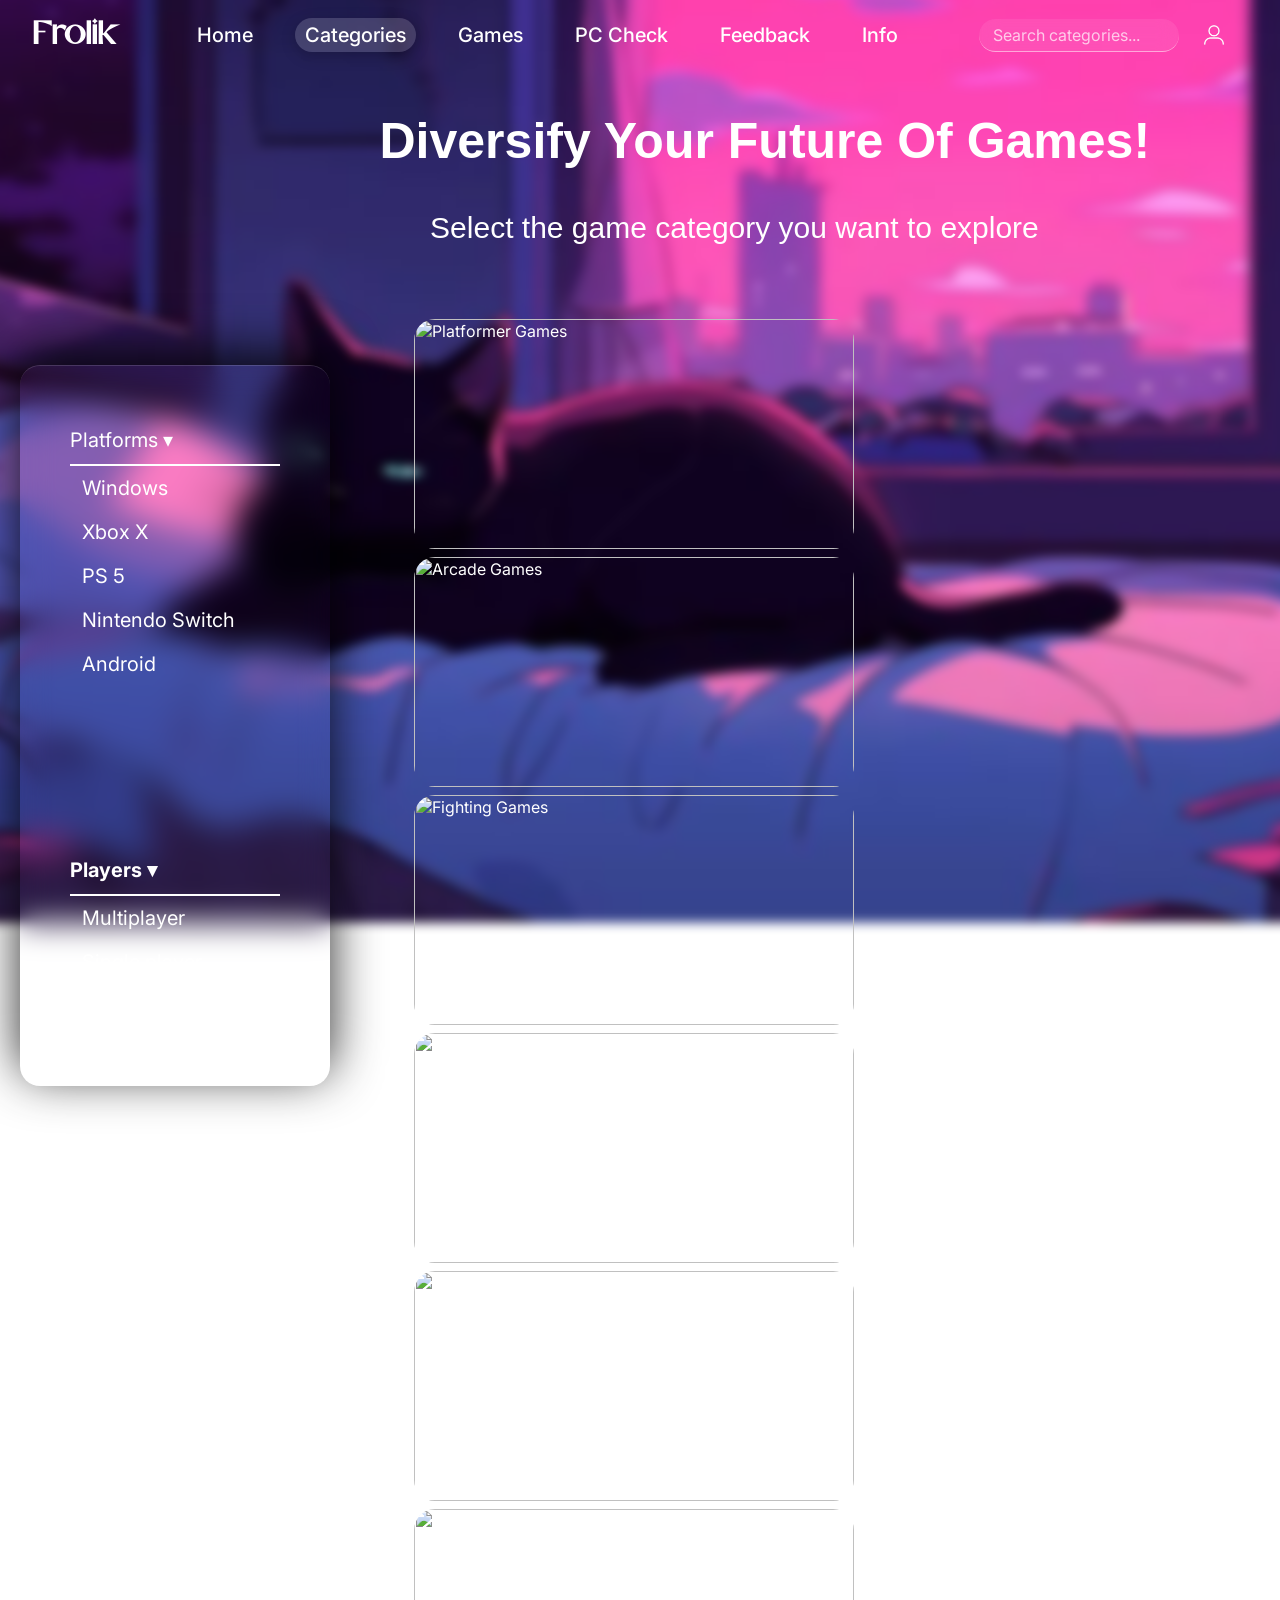
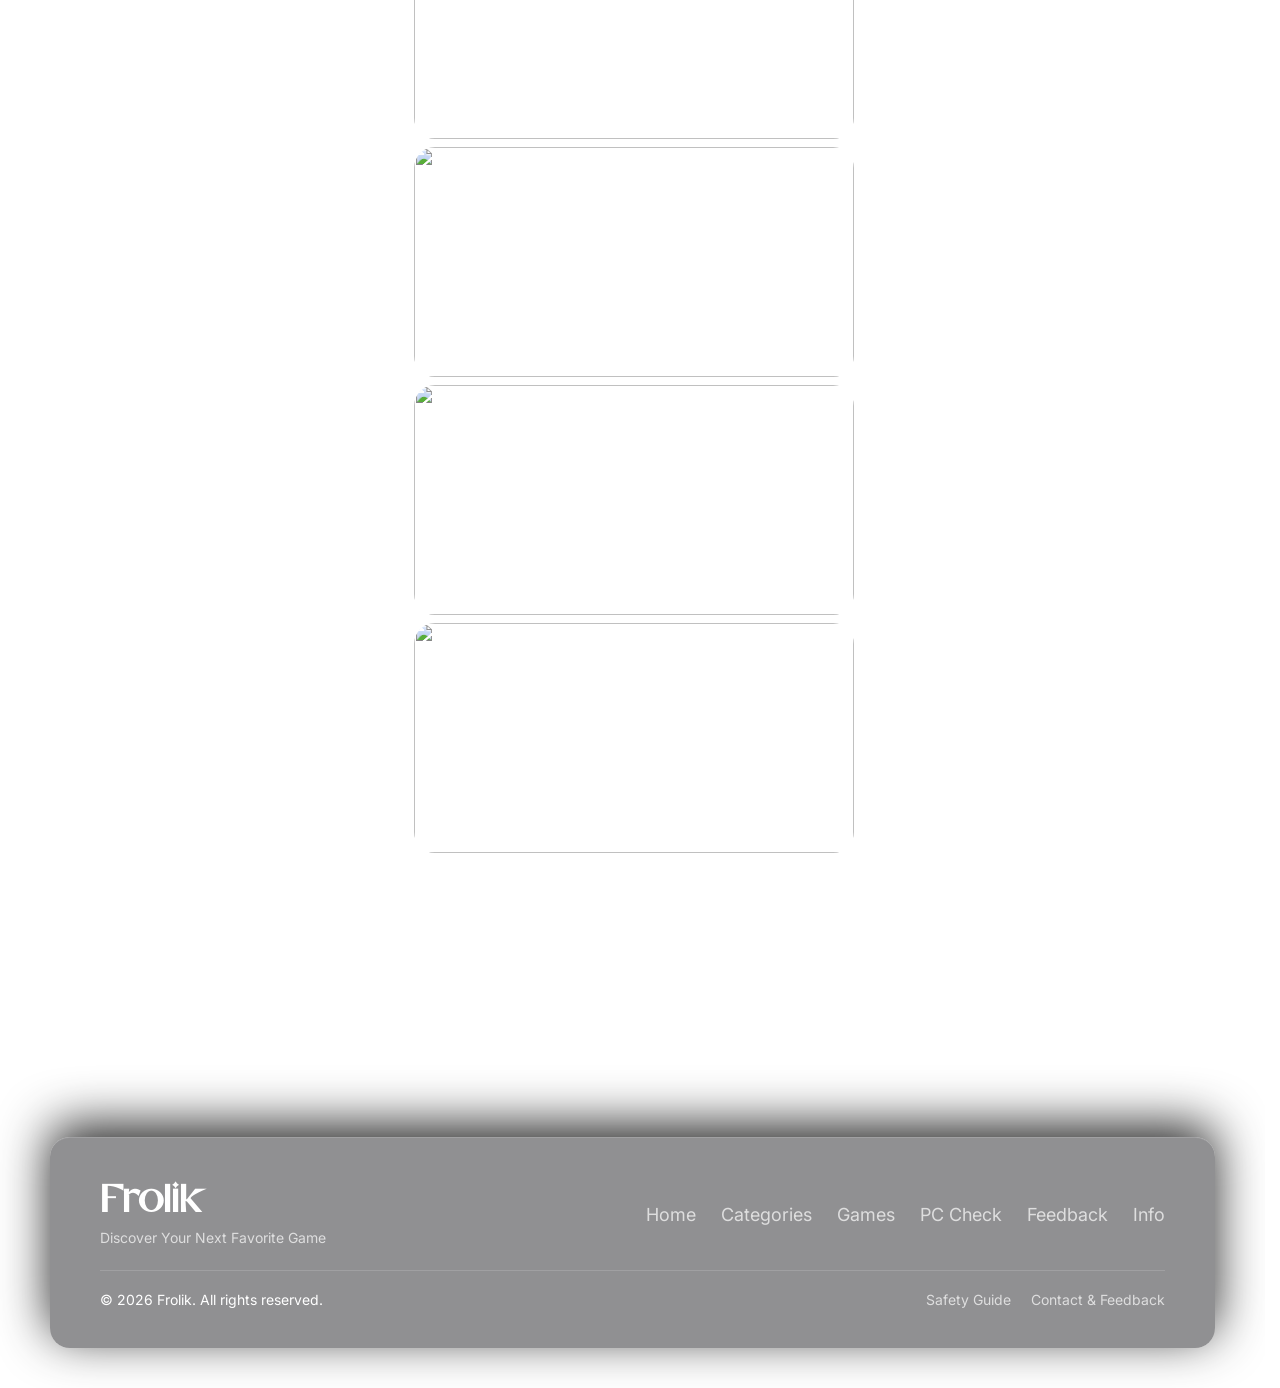
==== categories.html @ 73d7684e "Add files via upload" ====
<!DOCTYPE html>
<html>
    <head>
        <meta charset="UTF-8">
  <meta name="viewport" content="width=device-width, initial-scale=1.0">
        <title>Frolik - Categories</title>
    <link href="https://fonts.googleapis.com/css2?family=Inter:wght@400;500;600;700&display=swap" rel="stylesheet">
    <link href="https://fonts.googleapis.com/css2?family=Press+Start+2P&display=swap" rel="stylesheet">
    <link rel="stylesheet" href="categories.css">
</head>
<body>
      <nav class="navbar">
        <div class="nav-left">
            <h1><a href="index.html">Frolik</a></h1>
        </div>

        <ul class="nav-centre">
            <li><a href="index.html">Home</a></li>
            <li><a href="categories.html" class="active">Categories</a></li>
            <li><a href="games.html">Games</a></li>
            <li><a href="pc-check.html">PC Check</a></li>
            <li><a href="feedback.html">Feedback</a></li>
            <li><a href="info.html">Info</a></li>
        </ul>

        <div class="nav-right">
            <div class="search-bar">
                <input type="text" placeholder="Search categories...">
            </div>
            <div class="user-profile">
                <a href="feedback.html"><img src="Images/prof.png" alt="User Profile"></a>
            </div>
        </div>
    </nav>
<h2 id="line">Diversify Your Future Of Games!</h2>
<p id="line2">Select  the  game  category  you  want  to  explore</p><br><br>
<div id="tabs">
    <a href="https://store.steampowered.com/curator/32993708-The-Best-Platform-Games/"><img class="c" src="Images/PLAT.jpg" title="Platformer Games"></a>
    <a href="https://store.steampowered.com/tags/en/Arcade/"><img class="c" src="Images/arc.jpg" title="Arcade Games"></a>
    <a href="https://store.steampowered.com/tags/en/Fighting/"><img  id="f" src="Images/figh.jpg" title="Fighting  Games"></a>
    <a href="https://store.steampowered.com/category/exploration_open_world"><img class="c" src="Images/OPEN.jpg" title="Open World Games"></a>
    <a href="https://store.steampowered.com/category/simulation"><img class="c" src="Images/sims.jpg" title="Simulator Games"></a>
    <a href="https://store.epicgames.com/c/horror-games?sortBy=releaseDate&sortDir=DESC&count=40"><img class="c" src="Images/horror.jpg" title="Horror Games"></a>
    <a href="https://store.steampowered.com/category/rpg"><img class="c" src="Images/rpg.jpg" title="Role Playing Games"></a>
   <a href="https://store.steampowered.com/tags/en/Action-Adventure/"> <img class="c" src="Images/ac-adv.jpg" title="Action Adventure Games"></a>
    <a href="https://store.steampowered.com/category/action_fps"><img class="c" src="Images/fps.jpg" title="First Person Shooter Games"></a>
</div><br><br><br><br><br><br><br>
<div id="sidebar" class="glass">
  <div class="tab">
    <p class="title">Platforms ▾</p>
    <div class="options">
      <a href="https://store.epicgames.com/collection/top-sellers">Windows</a>
      <a href="https://www.metacritic.com/browse/game/xbox-series-x/">Xbox X</a>
      <a href="https://www.metacritic.com/browse/game/ps5/">PS 5</a>
      <a href="https://www.metacritic.com/browse/game/nintendo-switch/">Nintendo Switch</a>
      <a href="https://www.metacritic.com/browse/game/mobile/">Android</a>
    </div>
  </div>
  <br><br><br><br><br><br><br><br>
   <div class="tab">
    <h3 class="title">Players ▾</h3>
    <div class="options">
      <a href="https://store.steampowered.com/category/multiplayer">Multiplayer</a>
      <a href="https://store.steampowered.com/category/singleplayer">Single player</a>
          <a href="https://store.steampowered.com/tags/en/Co-op/">Co-operative</a>
    </div>
  </div>
</div>
    <div class="footer">
        <div class="footer-top">
            <div class="footer-left">
                <h2>Frolik</h2>
                <p>Discover Your Next Favorite Game</p>
            </div>
            <ul class="footer-right">
                <li><a href="index.html">Home</a></li>
                <li><a href="categories.html">Categories</a></li>
                <li><a href="games.html">Games</a></li>
                <li><a href="pc-check.html">PC Check</a></li>
                <li><a href="feedback.html">Feedback</a></li>
                <li><a href="info.html">Info</a></li>
            </ul>
        </div>
        <hr>
        <div class="footer-bottom">
            <p>© 2026 Frolik. All rights reserved.</p>
            <ul>
                <a href="info.html">Safety Guide</a>
                <a href="feedback.html">Contact &amp; Feedback</a>
            </ul>
        </div>
    </div>
    <script src="categories.js"></script>
</body>
</html>
---- categories.css ----
*{
    font-family: 'Inter', sans-serif;
    color: #ffffff;
}
body::before{
    background-image: url('Images/bg5.jpg');
    background-size: cover;
    background-position: center;
    background-repeat: no-repeat;
    content: '';
    position: fixed;
    top: 0;
    left: 0;
    z-index: -1;
    width: 100%;
    height: 100%;
    pointer-events: none;
    filter: blur(5px);
    transform: scale(1.05);}
.navbar{
    display: flex;
    justify-content: space-between;
    position: relative;
    align-items: center;
    padding: 1rem 2rem;
    color:#ffffff;
}

.navbar img{
    width: 28px;
    height: 28px;
    color:#ffffff;
}

.nav-centre{
    display: flex;
    list-style: none;
    position: absolute;
    left: 50%;
    transform: translateX(-57%);
    gap: 4rem;
    color:#ffffff;
}

.nav-centre li a{
    text-decoration: none;
    font-weight: 500;
    font-size: 25px;
    transition: all 0.3s ease-out;
    color: #ffffff;
}

.nav-centre a:hover{
    padding:5px;
    border-radius: 20px;
    background: rgba(255, 255, 255, 0.1);
    box-shadow: 0 4px 15px rgba(0, 0, 0, 0.2);
    backdrop-filter: blur(10px);
    transition: all 0.3s ease;
    color: #ffffff;
}

.nav-left h1 a{
    text-decoration: none;
    font-family: 'Amoria';
    transition: all 0.3s ease-out;
    color:#ffffff
}

.nav-left h1 a:hover{
    font-size: 30px;
    transition: all 0.3s ease;
}

.nav-right{
    display: flex;
    justify-content: space-between;
    align-items: center;
    gap: 1rem;
}

nav .nav-right a{
    padding: 5px 5px;
    display: flex;
    justify-content: center;
    align-items: center;
    transition: all 0.3s ease-out;
}

nav .nav-right a:hover{
    border-radius: 20px;
    background: rgba(255, 255, 255, 0.2);
    box-shadow: 0 4px 15px rgba(0, 0, 0, 0.2);
    backdrop-filter: blur(10px);
    transition: all 0.3s ease-in;
}
.search-bar input {
    border-radius: 50px;
    width: 200px;
    padding: 6px 14px;
    border: none;
    font-size: 16px;
    background: rgba(255, 255, 255, 0.08);
    backdrop-filter: blur(10px);
    border-bottom: 1px solid rgba(255, 255, 255, 0.5);
}

.search-bar input:focus {
    outline: none;
    border-color: rgba(255, 255, 255, 0.8);
}

.search-bar input::placeholder {
    color: rgba(255, 255, 255, 0.7);
}
@font-face {
  font-family: 'Amoria';
  src: url('Fonts/amoria.otf') format('opentype');
}
#line{
    color: rgb(255, 255, 255);
   font-size: 50px;
    margin-left: 30%;
    font-family: Arial, Helvetica, sans-serif
}
#line2{
     color: rgb(255, 255, 255);
     margin-left: 34%;
     font-family: Arial, Helvetica, sans-serif;
     font-size: 30px;
}

.c{
    width: 440px;
    height:230px;
    border-radius: 25px;
    aspect-ratio: 16 / 9;
    object-fit: fill;
  transition: transform 1s ease, box-shadow 1s ease;
  will-change: transform;
  padding: 4px;
 
}
.c:hover{
  transform: translateY(-12px);
  box-shadow: 0 18px 28px rgba(0, 0, 0, 0.22);
}
#f{
    height: 230px;
    width: 440px;
        border-radius: 25px;
        aspect-ratio: 16 / 10;
        object-fit: cover;
          transition: transform 1s ease, box-shadow 1s ease;
  will-change: transform;
  padding: 4px;
  object-position: center 30%;
}
#f:hover {
  transform: translateY(-12px);
  box-shadow: 0 18px 28px rgba(0, 0, 0, 0.22);
}
#tabs {
  margin-left: 350px;
  border-left: 5px  rgb(170, 58, 58);
  padding-left: 60px;
  margin-bottom:0px;
  min-height:600px;
  margin-bottom: 80px;
}
.glass{
    width: 700px;
    background: transparent;
    backdrop-filter: blur(15px);
    border-top: 1px solid rgba(255, 255, 255, 0.15);
    border-radius: 20px ;
    box-shadow: 0 -12px 50px rgba(0, 0, 0, 0.85);
    height:620px;
    margin-top: 120px;
    padding:50px;

}

#sidebar {
  position: absolute;
  left: 20px;
  top: 245px;
  width: 210px;
}

.title {
  color: white;
  font-size: 20px;
  margin: 0;
  padding: 12px 0;
  border-bottom: 2px solid rgb(255, 255, 255);
  cursor: pointer;
}
.options a {
  display: block;
  color: white;
  font-size: 20px;
  text-decoration: none;
  padding: 10px 0 10px 12px;
}

.options a:hover {
  color: rgb(163, 42, 163);
}
.footer{
    margin-top:0px;
    margin-right:200px;
    margin-left: 200px;;
    padding: 40px 60px;
    background: transparent;
    backdrop-filter: blur(15px);
    border-top: 1px solid rgba(255, 255, 255, 0.15);
    border-radius: 20px ;
    box-shadow: 0 -12px 50px rgba(0, 0, 0, 0.85);
    padding:9px;
}

.footer-top{
    display: flex;
    justify-content: space-between;
    align-items: center;
}

.footer-left h2{

    padding: 5px 10px;
    font-family: 'Amoria';
    font-size: 38px
}

.footer-left p{
    color: rgba(255, 255, 255, 0.7);
    font-size: 14px;
    padding: 7px;
}

.footer-left p:hover{
    color: #ffffff;
}

.footer-right{
    display: flex;
    list-style: none;
    gap: 25px;
}

.footer-right a{
    color: rgba(255, 255, 255, 0.7);
    text-decoration: none;
    font-size: 20px;
}

.footer-right a:hover{
    color: #ffffff;
}

.footer-bottom{
    display: flex;
    align-items: center;
    justify-content: space-between;
}

.footer-bottom a{
    color: rgba(255, 255, 255, 0.7);
    text-decoration: none;
    padding: 10px;;
}

.footer-bottom a:hover{
    color: white;
}

/* Exact same navbar position and sizing across all pages */
html {
    scrollbar-gutter: stable;
}

body {
    margin: 0;
    padding: 0;
}

.navbar {
    display: flex;
    justify-content: space-between;
    align-items: center;
    position: relative;
    width: 100%;
    padding: 1rem 2rem;
    margin: 0;
    flex-wrap: wrap;
    gap: 1rem;
    z-index: 100;
    box-sizing: border-box;
}

.nav-left h1 {
    margin: 0;
    line-height: 1.2;
}

.nav-left h1 a {
    text-decoration: none;
    font-family: 'Amoria';
    font-size: 32px;
    color: #ffffff;
    transition: all 0.3s ease-out;
}

.nav-left h1 a:hover {
    font-size: 32px;
    opacity: 0.85;
}

.nav-centre {
    display: flex;
    list-style: none;
    position: static;
    transform: none;
    margin: 0;
    padding: 0;
    gap: 2rem;
    flex-wrap: wrap;
    justify-content: center;
}

.nav-centre li a {
    text-decoration: none;
    font-weight: 500;
    font-size: 20px;
    padding: 5px 10px;
    border-radius: 20px;
    color: #ffffff;
    transition: all 0.3s ease-out;
}

.nav-centre a:hover,
.nav-centre a.active {
    padding: 5px 10px;
    border-radius: 20px;
    background: rgba(255, 255, 255, 0.16);
    box-shadow: 0 4px 15px rgba(0, 0, 0, 0.2);
    backdrop-filter: blur(10px);
}

.nav-right {
    display: flex;
    align-items: center;
    gap: 1rem;
}

.navbar img {
    width: 28px;
    height: 28px;
    display: block;
}

.search-bar input {
    box-sizing: border-box;
    border-radius: 50px;
    width: 200px;
    padding: 6px 14px;
    border: none;
    font-size: 16px;
    background: rgba(255, 255, 255, 0.08);
    backdrop-filter: blur(10px);
    border-bottom: 1px solid rgba(255, 255, 255, 0.5);
    box-shadow: none;
    color: #ffffff;
}

.search-bar input:focus {
    outline: none;
    width: 200px;
    border-color: rgba(255, 255, 255, 0.8);
    box-shadow: none;
}

/* Exact same footer position, background, and sizing across all pages */
.footer {
    margin: 60px 50px 40px 50px;
    padding: 40px 50px;
    background: rgba(10, 10, 15, 0.45);
    backdrop-filter: blur(15px);
    border-top: 1px solid rgba(255, 255, 255, 0.15);
    border-radius: 20px;
    box-shadow: 0 -12px 50px rgba(0, 0, 0, 0.85);
    box-sizing: border-box;
}

.footer-top {
    display: flex;
    justify-content: space-between;
    align-items: center;
}

.footer-left h2 {
    margin: 0;
    padding: 5px 0;
    font-family: 'Amoria';
    font-size: 38px;
    color: #ffffff;
}

.footer-left p {
    margin: 0;
    padding: 4px 0;
    color: rgba(255, 255, 255, 0.7);
    font-size: 14px;
}

.footer-left p:hover {
    color: #ffffff;
}

.footer-right {
    display: flex;
    list-style: none;
    margin: 0;
    padding: 0;
    gap: 25px;
}

.footer-right a {
    color: rgba(255, 255, 255, 0.7);
    text-decoration: none;
    font-size: 18px;
    transition: color 0.2s ease;
}

.footer-right a:hover,
.footer-bottom a:hover {
    color: #ffffff;
}

.footer hr {
    border: none;
    border-top: 1px solid rgba(255, 255, 255, 0.15);
    margin: 20px 0;
}

.footer-bottom {
    display: flex;
    align-items: center;
    justify-content: space-between;
    font-size: 14px;
}

.footer-bottom p {
    margin: 0;
    color: #ffffff;
}

.footer-bottom ul {
    display: flex;
    gap: 20px;
    padding: 0;
    margin: 0;
}

.footer-bottom a {
    color: rgba(255, 255, 255, 0.7);
    text-decoration: none;
    padding: 0;
    transition: color 0.2s ease;
}

/* Cross-device compatibility */
html, body {
    overflow-x: hidden;
}

@media (max-width: 900px) {
    .navbar {
        justify-content: center;
        padding: 1rem;
    }

    .nav-centre {
        gap: 0.75rem;
    }

    .nav-centre li a {
        font-size: 16px;
        padding: 4px 8px;
    }

    .search-bar input {
        width: 160px;
        font-size: 15px;
    }

    .footer {
        margin: 30px 16px !important;
        padding: 24px 20px !important;
    }

    .footer-top,
    .footer-bottom {
        flex-direction: column;
        text-align: center;
        gap: 14px;
    }

    .footer-right {
        flex-wrap: wrap;
        justify-content: center;
        padding: 0;
        gap: 14px;
    }

    .footer-right a {
        font-size: 16px;
    }
}

@media (max-width: 1100px) {
    #line {
        margin-left: 0;
        text-align: center;
        font-size: 34px;
        padding: 0 16px;
    }

    #line2 {
        margin-left: 0;
        text-align: center;
        font-size: 20px;
        padding: 0 16px;
    }

    #tabs {
        margin-left: 0;
        padding: 0 16px;
        min-height: auto;
        text-align: center;
        margin-bottom: 30px;
    }

    .c, #f {
        width: 100%;
        max-width: 420px;
        height: auto;
    }

    #sidebar {
        position: static;
        width: auto;
        height: auto;
        margin: 20px 16px;
        padding: 24px;
    }

    #sidebar br {
        display: none;
    }
}
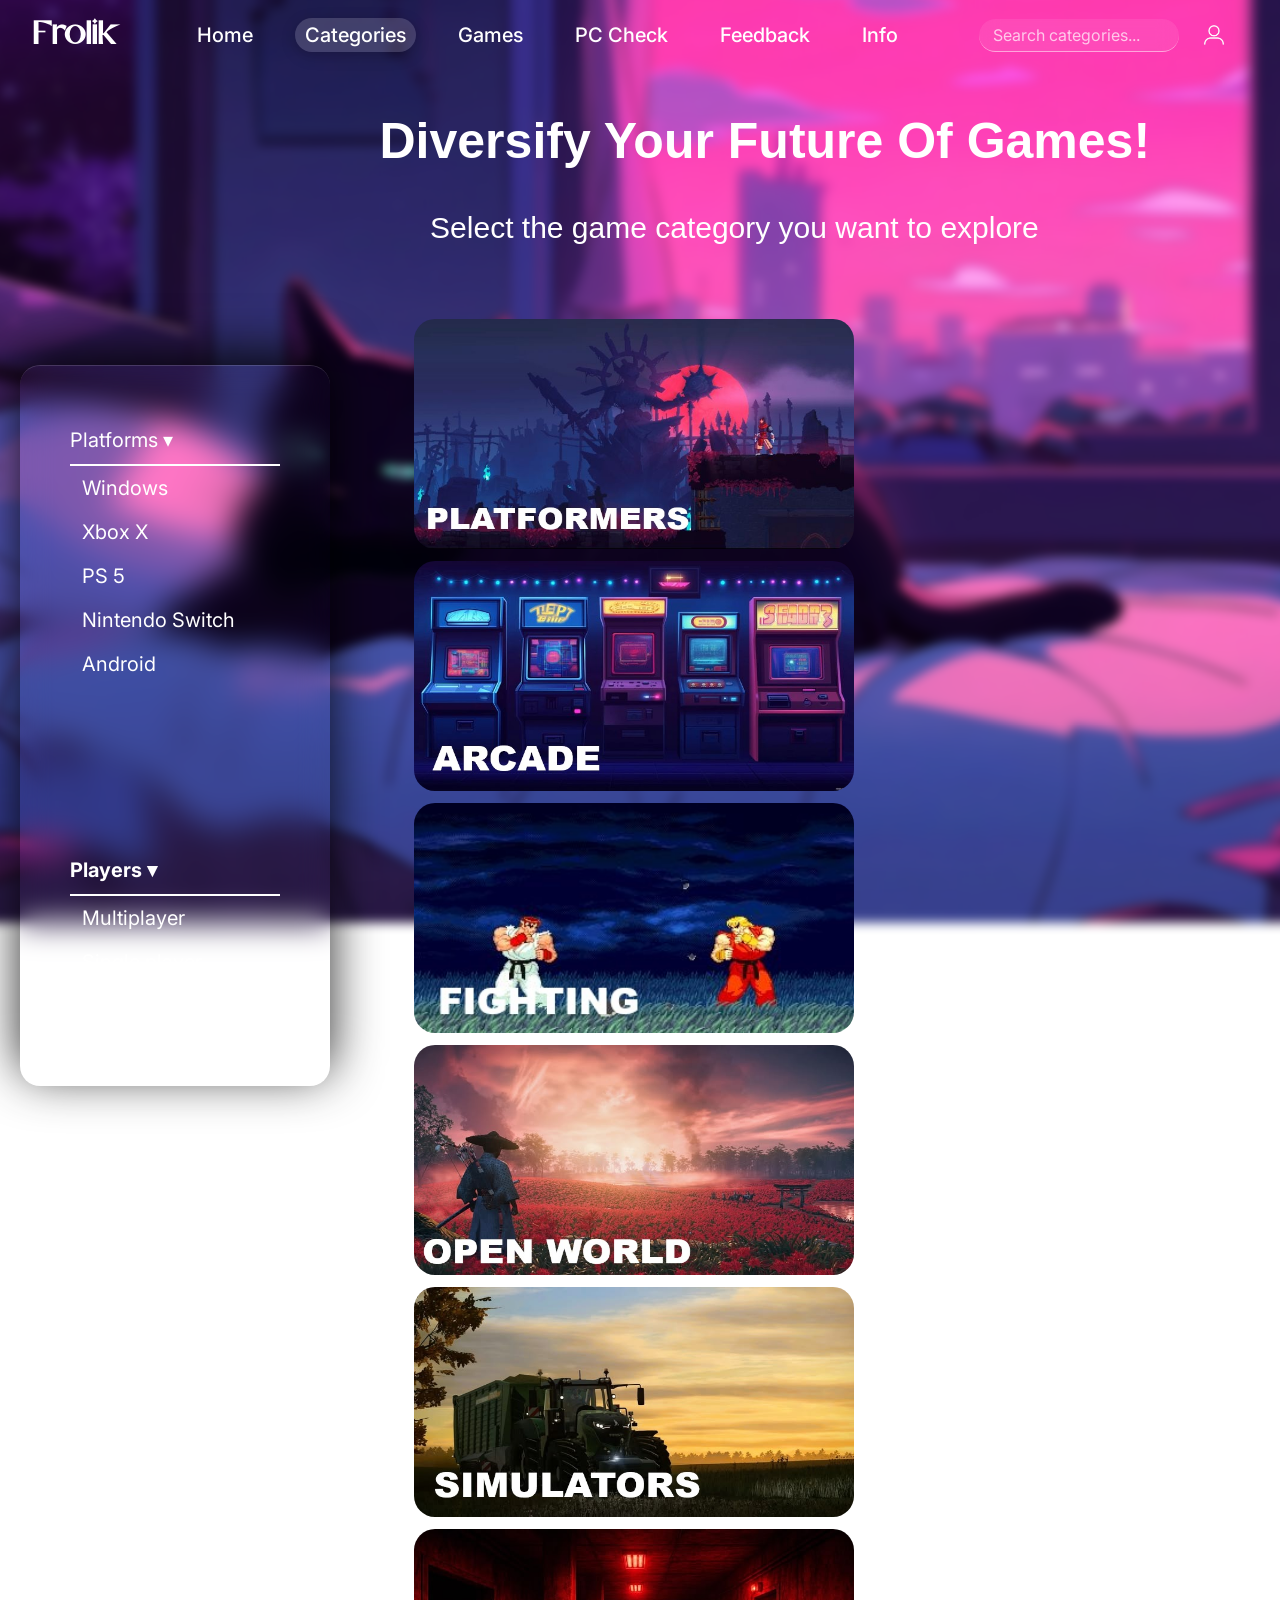
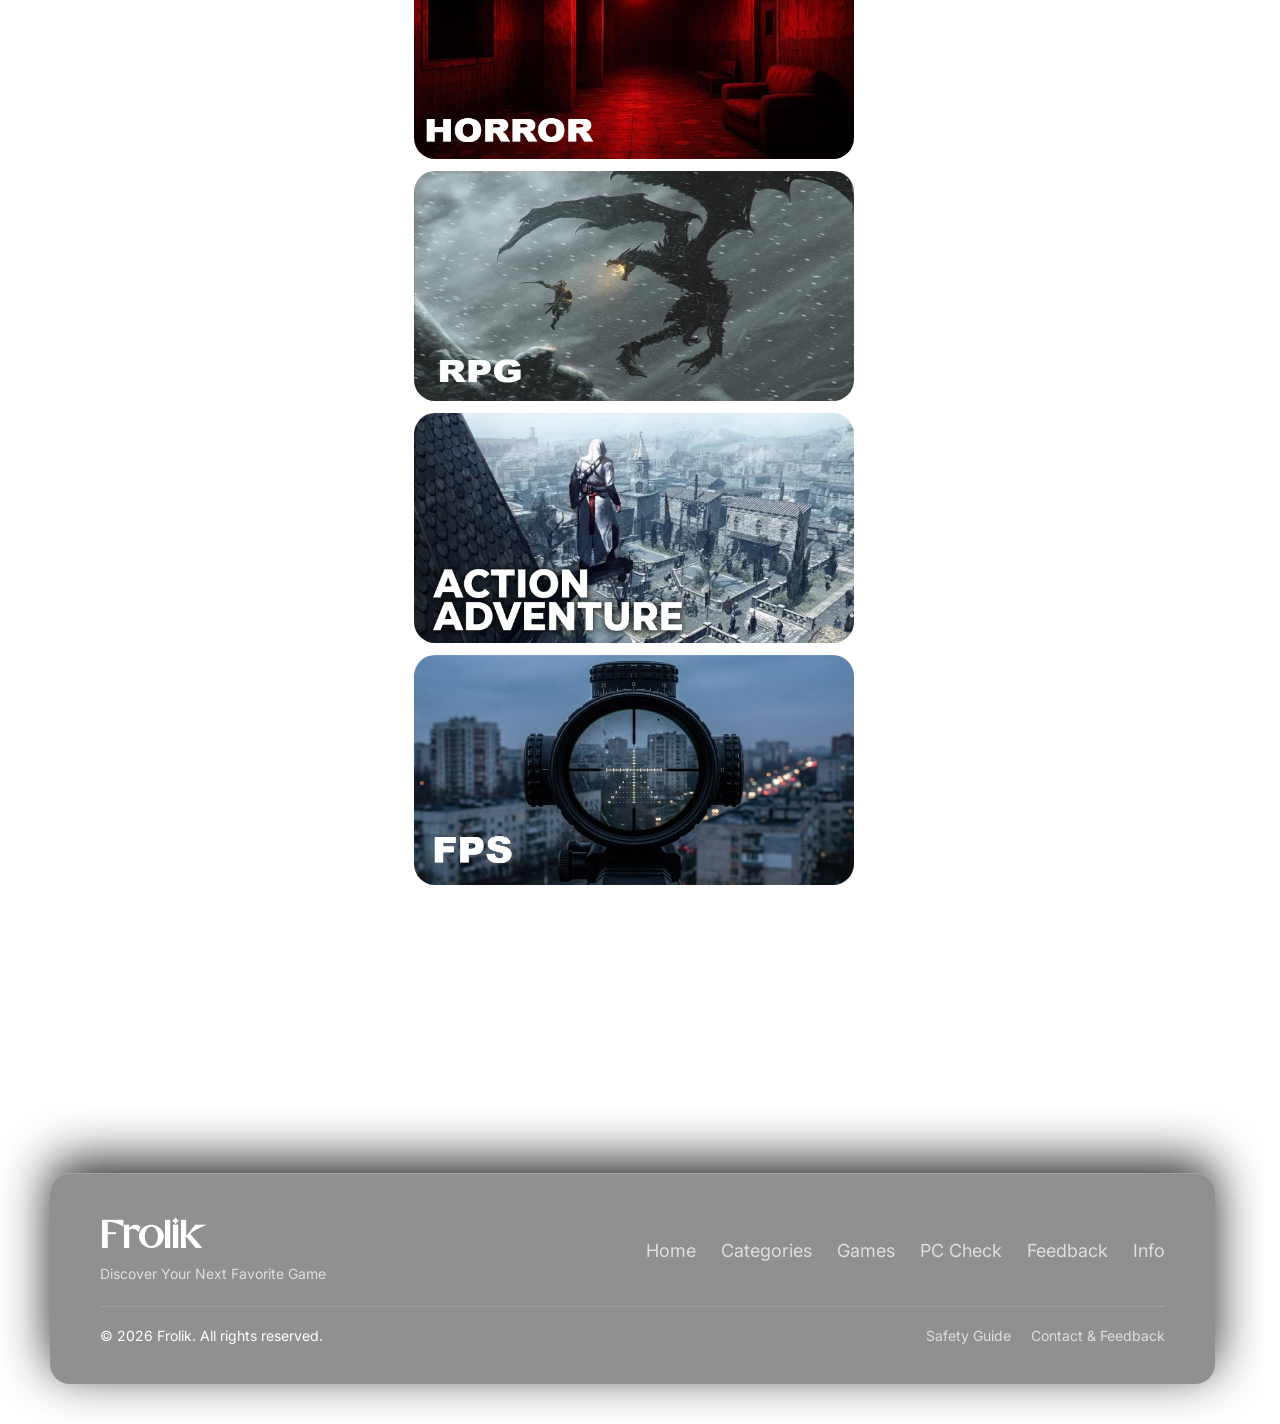
==== commit aceb0099: "final version" ====
--- a/categories.html
+++ b/categories.html
@@ -1,14 +1,14 @@
-<!DOCTYPE html>
-<html>
-    <head>
-        <meta charset="UTF-8">
-  <meta name="viewport" content="width=device-width, initial-scale=1.0">
+<!DOCTYPE html>
+<html>
+    <head>
+        <meta charset="UTF-8">
+  <meta name="viewport" content="width=device-width, initial-scale=1.0">
         <title>Frolik - Categories</title>
     <link href="https://fonts.googleapis.com/css2?family=Inter:wght@400;500;600;700&display=swap" rel="stylesheet">
     <link href="https://fonts.googleapis.com/css2?family=Press+Start+2P&display=swap" rel="stylesheet">
     <link rel="stylesheet" href="categories.css">
-</head>
-<body>
+</head>
+<body>
       <nav class="navbar">
         <div class="nav-left">
             <h1><a href="index.html">Frolik</a></h1>
@@ -31,41 +31,41 @@
                 <a href="feedback.html"><img src="Images/prof.png" alt="User Profile"></a>
             </div>
         </div>
-    </nav>
-<h2 id="line">Diversify Your Future Of Games!</h2>
-<p id="line2">Select  the  game  category  you  want  to  explore</p><br><br>
-<div id="tabs">
-    <a href="https://store.steampowered.com/curator/32993708-The-Best-Platform-Games/"><img class="c" src="Images/PLAT.jpg" title="Platformer Games"></a>
-    <a href="https://store.steampowered.com/tags/en/Arcade/"><img class="c" src="Images/arc.jpg" title="Arcade Games"></a>
-    <a href="https://store.steampowered.com/tags/en/Fighting/"><img  id="f" src="Images/figh.jpg" title="Fighting  Games"></a>
-    <a href="https://store.steampowered.com/category/exploration_open_world"><img class="c" src="Images/OPEN.jpg" title="Open World Games"></a>
-    <a href="https://store.steampowered.com/category/simulation"><img class="c" src="Images/sims.jpg" title="Simulator Games"></a>
-    <a href="https://store.epicgames.com/c/horror-games?sortBy=releaseDate&sortDir=DESC&count=40"><img class="c" src="Images/horror.jpg" title="Horror Games"></a>
-    <a href="https://store.steampowered.com/category/rpg"><img class="c" src="Images/rpg.jpg" title="Role Playing Games"></a>
-   <a href="https://store.steampowered.com/tags/en/Action-Adventure/"> <img class="c" src="Images/ac-adv.jpg" title="Action Adventure Games"></a>
-    <a href="https://store.steampowered.com/category/action_fps"><img class="c" src="Images/fps.jpg" title="First Person Shooter Games"></a>
-</div><br><br><br><br><br><br><br>
-<div id="sidebar" class="glass">
-  <div class="tab">
-    <p class="title">Platforms ▾</p>
-    <div class="options">
-      <a href="https://store.epicgames.com/collection/top-sellers">Windows</a>
-      <a href="https://www.metacritic.com/browse/game/xbox-series-x/">Xbox X</a>
-      <a href="https://www.metacritic.com/browse/game/ps5/">PS 5</a>
-      <a href="https://www.metacritic.com/browse/game/nintendo-switch/">Nintendo Switch</a>
-      <a href="https://www.metacritic.com/browse/game/mobile/">Android</a>
-    </div>
-  </div>
-  <br><br><br><br><br><br><br><br>
-   <div class="tab">
-    <h3 class="title">Players ▾</h3>
-    <div class="options">
-      <a href="https://store.steampowered.com/category/multiplayer">Multiplayer</a>
-      <a href="https://store.steampowered.com/category/singleplayer">Single player</a>
-          <a href="https://store.steampowered.com/tags/en/Co-op/">Co-operative</a>
-    </div>
-  </div>
-</div>
+    </nav>
+<h2 id="line">Diversify Your Future Of Games!</h2>
+<p id="line2">Select  the  game  category  you  want  to  explore</p><br><br>
+<div id="tabs">
+    <a href="https://store.steampowered.com/curator/32993708-The-Best-Platform-Games/"><img class="c" src="Images/PLAT.jpg" title="Platformer Games"></a>
+    <a href="https://store.steampowered.com/tags/en/Arcade/"><img class="c" src="Images/arc.jpg" title="Arcade Games"></a>
+    <a href="https://store.steampowered.com/tags/en/Fighting/"><img  id="f" src="Images/figh.jpg" title="Fighting  Games"></a>
+    <a href="https://store.steampowered.com/category/exploration_open_world"><img class="c" src="Images/OPEN.jpg" title="Open World Games"></a>
+    <a href="https://store.steampowered.com/category/simulation"><img class="c" src="Images/sims.jpg" title="Simulator Games"></a>
+    <a href="https://store.epicgames.com/c/horror-games?sortBy=releaseDate&sortDir=DESC&count=40"><img class="c" src="Images/horror.jpg" title="Horror Games"></a>
+    <a href="https://store.steampowered.com/category/rpg"><img class="c" src="Images/rpg.jpg" title="Role Playing Games"></a>
+   <a href="https://store.steampowered.com/tags/en/Action-Adventure/"> <img class="c" src="Images/ac-adv.jpg" title="Action Adventure Games"></a>
+    <a href="https://store.steampowered.com/category/action_fps"><img class="c" src="Images/fps.jpg" title="First Person Shooter Games"></a>
+</div><br><br><br><br><br><br><br>
+<div id="sidebar" class="glass">
+  <div class="tab">
+    <p class="title">Platforms ▾</p>
+    <div class="options">
+      <a href="https://store.epicgames.com/collection/top-sellers">Windows</a>
+      <a href="https://www.metacritic.com/browse/game/xbox-series-x/">Xbox X</a>
+      <a href="https://www.metacritic.com/browse/game/ps5/">PS 5</a>
+      <a href="https://www.metacritic.com/browse/game/nintendo-switch/">Nintendo Switch</a>
+      <a href="https://www.metacritic.com/browse/game/mobile/">Android</a>
+    </div>
+  </div>
+  <br><br><br><br><br><br><br><br>
+   <div class="tab">
+    <h3 class="title">Players ▾</h3>
+    <div class="options">
+      <a href="https://store.steampowered.com/category/multiplayer">Multiplayer</a>
+      <a href="https://store.steampowered.com/category/singleplayer">Single player</a>
+          <a href="https://store.steampowered.com/tags/en/Co-op/">Co-operative</a>
+    </div>
+  </div>
+</div>
     <div class="footer">
         <div class="footer-top">
             <div class="footer-left">
@@ -89,7 +89,7 @@
                 <a href="feedback.html">Contact &amp; Feedback</a>
             </ul>
         </div>
-    </div>
-    <script src="categories.js"></script>
-</body>
+    </div>
+    <script src="categories.js"></script>
+</body>
 </html>
--- a/categories.css
+++ b/categories.css
@@ -1,279 +1,279 @@
-*{
-    font-family: 'Inter', sans-serif;
-    color: #ffffff;
-}
-body::before{
-    background-image: url('Images/bg5.jpg');
-    background-size: cover;
-    background-position: center;
-    background-repeat: no-repeat;
-    content: '';
-    position: fixed;
-    top: 0;
-    left: 0;
-    z-index: -1;
-    width: 100%;
-    height: 100%;
-    pointer-events: none;
-    filter: blur(5px);
-    transform: scale(1.05);}
-.navbar{
-    display: flex;
-    justify-content: space-between;
-    position: relative;
-    align-items: center;
-    padding: 1rem 2rem;
-    color:#ffffff;
-}
-
-.navbar img{
-    width: 28px;
-    height: 28px;
-    color:#ffffff;
-}
-
-.nav-centre{
-    display: flex;
-    list-style: none;
-    position: absolute;
-    left: 50%;
-    transform: translateX(-57%);
-    gap: 4rem;
-    color:#ffffff;
-}
-
-.nav-centre li a{
-    text-decoration: none;
-    font-weight: 500;
-    font-size: 25px;
-    transition: all 0.3s ease-out;
-    color: #ffffff;
-}
-
-.nav-centre a:hover{
-    padding:5px;
-    border-radius: 20px;
-    background: rgba(255, 255, 255, 0.1);
-    box-shadow: 0 4px 15px rgba(0, 0, 0, 0.2);
-    backdrop-filter: blur(10px);
-    transition: all 0.3s ease;
-    color: #ffffff;
-}
-
-.nav-left h1 a{
-    text-decoration: none;
-    font-family: 'Amoria';
-    transition: all 0.3s ease-out;
-    color:#ffffff
-}
-
-.nav-left h1 a:hover{
-    font-size: 30px;
-    transition: all 0.3s ease;
-}
-
-.nav-right{
-    display: flex;
-    justify-content: space-between;
-    align-items: center;
-    gap: 1rem;
-}
-
-nav .nav-right a{
-    padding: 5px 5px;
-    display: flex;
-    justify-content: center;
-    align-items: center;
-    transition: all 0.3s ease-out;
-}
-
-nav .nav-right a:hover{
-    border-radius: 20px;
-    background: rgba(255, 255, 255, 0.2);
-    box-shadow: 0 4px 15px rgba(0, 0, 0, 0.2);
-    backdrop-filter: blur(10px);
-    transition: all 0.3s ease-in;
-}
-.search-bar input {
-    border-radius: 50px;
-    width: 200px;
-    padding: 6px 14px;
-    border: none;
-    font-size: 16px;
-    background: rgba(255, 255, 255, 0.08);
-    backdrop-filter: blur(10px);
-    border-bottom: 1px solid rgba(255, 255, 255, 0.5);
-}
-
-.search-bar input:focus {
-    outline: none;
-    border-color: rgba(255, 255, 255, 0.8);
-}
-
-.search-bar input::placeholder {
-    color: rgba(255, 255, 255, 0.7);
-}
-@font-face {
-  font-family: 'Amoria';
-  src: url('Fonts/amoria.otf') format('opentype');
-}
-#line{
-    color: rgb(255, 255, 255);
-   font-size: 50px;
-    margin-left: 30%;
-    font-family: Arial, Helvetica, sans-serif
-}
-#line2{
-     color: rgb(255, 255, 255);
-     margin-left: 34%;
-     font-family: Arial, Helvetica, sans-serif;
-     font-size: 30px;
-}
-
-.c{
-    width: 440px;
-    height:230px;
-    border-radius: 25px;
-    aspect-ratio: 16 / 9;
-    object-fit: fill;
-  transition: transform 1s ease, box-shadow 1s ease;
-  will-change: transform;
-  padding: 4px;
- 
-}
-.c:hover{
-  transform: translateY(-12px);
-  box-shadow: 0 18px 28px rgba(0, 0, 0, 0.22);
-}
-#f{
-    height: 230px;
-    width: 440px;
-        border-radius: 25px;
-        aspect-ratio: 16 / 10;
-        object-fit: cover;
-          transition: transform 1s ease, box-shadow 1s ease;
-  will-change: transform;
-  padding: 4px;
-  object-position: center 30%;
-}
-#f:hover {
-  transform: translateY(-12px);
-  box-shadow: 0 18px 28px rgba(0, 0, 0, 0.22);
-}
-#tabs {
-  margin-left: 350px;
-  border-left: 5px  rgb(170, 58, 58);
-  padding-left: 60px;
-  margin-bottom:0px;
-  min-height:600px;
-  margin-bottom: 80px;
-}
-.glass{
-    width: 700px;
-    background: transparent;
-    backdrop-filter: blur(15px);
-    border-top: 1px solid rgba(255, 255, 255, 0.15);
-    border-radius: 20px ;
-    box-shadow: 0 -12px 50px rgba(0, 0, 0, 0.85);
-    height:620px;
-    margin-top: 120px;
-    padding:50px;
-
-}
-
-#sidebar {
-  position: absolute;
-  left: 20px;
-  top: 245px;
-  width: 210px;
-}
-
-.title {
-  color: white;
-  font-size: 20px;
-  margin: 0;
-  padding: 12px 0;
-  border-bottom: 2px solid rgb(255, 255, 255);
-  cursor: pointer;
-}
-.options a {
-  display: block;
-  color: white;
-  font-size: 20px;
-  text-decoration: none;
-  padding: 10px 0 10px 12px;
-}
-
-.options a:hover {
-  color: rgb(163, 42, 163);
-}
-.footer{
-    margin-top:0px;
-    margin-right:200px;
-    margin-left: 200px;;
-    padding: 40px 60px;
-    background: transparent;
-    backdrop-filter: blur(15px);
-    border-top: 1px solid rgba(255, 255, 255, 0.15);
-    border-radius: 20px ;
-    box-shadow: 0 -12px 50px rgba(0, 0, 0, 0.85);
-    padding:9px;
-}
-
-.footer-top{
-    display: flex;
-    justify-content: space-between;
-    align-items: center;
-}
-
-.footer-left h2{
-
-    padding: 5px 10px;
-    font-family: 'Amoria';
-    font-size: 38px
-}
-
-.footer-left p{
-    color: rgba(255, 255, 255, 0.7);
-    font-size: 14px;
-    padding: 7px;
-}
-
-.footer-left p:hover{
-    color: #ffffff;
-}
-
-.footer-right{
-    display: flex;
-    list-style: none;
-    gap: 25px;
-}
-
-.footer-right a{
-    color: rgba(255, 255, 255, 0.7);
-    text-decoration: none;
-    font-size: 20px;
-}
-
-.footer-right a:hover{
-    color: #ffffff;
-}
-
-.footer-bottom{
-    display: flex;
-    align-items: center;
-    justify-content: space-between;
-}
-
-.footer-bottom a{
-    color: rgba(255, 255, 255, 0.7);
-    text-decoration: none;
-    padding: 10px;;
-}
-
-.footer-bottom a:hover{
-    color: white;
-}
+*{
+    font-family: 'Inter', sans-serif;
+    color: #ffffff;
+}
+body::before{
+    background-image: url('Images/bg5.jpg');
+    background-size: cover;
+    background-position: center;
+    background-repeat: no-repeat;
+    content: '';
+    position: fixed;
+    top: 0;
+    left: 0;
+    z-index: -1;
+    width: 100%;
+    height: 100%;
+    pointer-events: none;
+    filter: blur(5px);
+    transform: scale(1.05);}
+.navbar{
+    display: flex;
+    justify-content: space-between;
+    position: relative;
+    align-items: center;
+    padding: 1rem 2rem;
+    color:#ffffff;
+}
+
+.navbar img{
+    width: 28px;
+    height: 28px;
+    color:#ffffff;
+}
+
+.nav-centre{
+    display: flex;
+    list-style: none;
+    position: absolute;
+    left: 50%;
+    transform: translateX(-57%);
+    gap: 4rem;
+    color:#ffffff;
+}
+
+.nav-centre li a{
+    text-decoration: none;
+    font-weight: 500;
+    font-size: 25px;
+    transition: all 0.3s ease-out;
+    color: #ffffff;
+}
+
+.nav-centre a:hover{
+    padding:5px;
+    border-radius: 20px;
+    background: rgba(255, 255, 255, 0.1);
+    box-shadow: 0 4px 15px rgba(0, 0, 0, 0.2);
+    backdrop-filter: blur(10px);
+    transition: all 0.3s ease;
+    color: #ffffff;
+}
+
+.nav-left h1 a{
+    text-decoration: none;
+    font-family: 'Amoria';
+    transition: all 0.3s ease-out;
+    color:#ffffff
+}
+
+.nav-left h1 a:hover{
+    font-size: 30px;
+    transition: all 0.3s ease;
+}
+
+.nav-right{
+    display: flex;
+    justify-content: space-between;
+    align-items: center;
+    gap: 1rem;
+}
+
+nav .nav-right a{
+    padding: 5px 5px;
+    display: flex;
+    justify-content: center;
+    align-items: center;
+    transition: all 0.3s ease-out;
+}
+
+nav .nav-right a:hover{
+    border-radius: 20px;
+    background: rgba(255, 255, 255, 0.2);
+    box-shadow: 0 4px 15px rgba(0, 0, 0, 0.2);
+    backdrop-filter: blur(10px);
+    transition: all 0.3s ease-in;
+}
+.search-bar input {
+    border-radius: 50px;
+    width: 200px;
+    padding: 6px 14px;
+    border: none;
+    font-size: 16px;
+    background: rgba(255, 255, 255, 0.08);
+    backdrop-filter: blur(10px);
+    border-bottom: 1px solid rgba(255, 255, 255, 0.5);
+}
+
+.search-bar input:focus {
+    outline: none;
+    border-color: rgba(255, 255, 255, 0.8);
+}
+
+.search-bar input::placeholder {
+    color: rgba(255, 255, 255, 0.7);
+}
+@font-face {
+  font-family: 'Amoria';
+  src: url('Fonts/amoria.otf') format('opentype');
+}
+#line{
+    color: rgb(255, 255, 255);
+   font-size: 50px;
+    margin-left: 30%;
+    font-family: Arial, Helvetica, sans-serif
+}
+#line2{
+     color: rgb(255, 255, 255);
+     margin-left: 34%;
+     font-family: Arial, Helvetica, sans-serif;
+     font-size: 30px;
+}
+
+.c{
+    width: 440px;
+    height:230px;
+    border-radius: 25px;
+    aspect-ratio: 16 / 9;
+    object-fit: fill;
+  transition: transform 1s ease, box-shadow 1s ease;
+  will-change: transform;
+  padding: 4px;
+ 
+}
+.c:hover{
+  transform: translateY(-12px);
+  box-shadow: 0 18px 28px rgba(0, 0, 0, 0.22);
+}
+#f{
+    height: 230px;
+    width: 440px;
+        border-radius: 25px;
+        aspect-ratio: 16 / 10;
+        object-fit: cover;
+          transition: transform 1s ease, box-shadow 1s ease;
+  will-change: transform;
+  padding: 4px;
+  object-position: center 30%;
+}
+#f:hover {
+  transform: translateY(-12px);
+  box-shadow: 0 18px 28px rgba(0, 0, 0, 0.22);
+}
+#tabs {
+  margin-left: 350px;
+  border-left: 5px  rgb(170, 58, 58);
+  padding-left: 60px;
+  margin-bottom:0px;
+  min-height:600px;
+  margin-bottom: 80px;
+}
+.glass{
+    width: 700px;
+    background: transparent;
+    backdrop-filter: blur(15px);
+    border-top: 1px solid rgba(255, 255, 255, 0.15);
+    border-radius: 20px ;
+    box-shadow: 0 -12px 50px rgba(0, 0, 0, 0.85);
+    height:620px;
+    margin-top: 120px;
+    padding:50px;
+
+}
+
+#sidebar {
+  position: absolute;
+  left: 20px;
+  top: 245px;
+  width: 210px;
+}
+
+.title {
+  color: white;
+  font-size: 20px;
+  margin: 0;
+  padding: 12px 0;
+  border-bottom: 2px solid rgb(255, 255, 255);
+  cursor: pointer;
+}
+.options a {
+  display: block;
+  color: white;
+  font-size: 20px;
+  text-decoration: none;
+  padding: 10px 0 10px 12px;
+}
+
+.options a:hover {
+  color: rgb(163, 42, 163);
+}
+.footer{
+    margin-top:0px;
+    margin-right:200px;
+    margin-left: 200px;;
+    padding: 40px 60px;
+    background: transparent;
+    backdrop-filter: blur(15px);
+    border-top: 1px solid rgba(255, 255, 255, 0.15);
+    border-radius: 20px ;
+    box-shadow: 0 -12px 50px rgba(0, 0, 0, 0.85);
+    padding:9px;
+}
+
+.footer-top{
+    display: flex;
+    justify-content: space-between;
+    align-items: center;
+}
+
+.footer-left h2{
+
+    padding: 5px 10px;
+    font-family: 'Amoria';
+    font-size: 38px
+}
+
+.footer-left p{
+    color: rgba(255, 255, 255, 0.7);
+    font-size: 14px;
+    padding: 7px;
+}
+
+.footer-left p:hover{
+    color: #ffffff;
+}
+
+.footer-right{
+    display: flex;
+    list-style: none;
+    gap: 25px;
+}
+
+.footer-right a{
+    color: rgba(255, 255, 255, 0.7);
+    text-decoration: none;
+    font-size: 20px;
+}
+
+.footer-right a:hover{
+    color: #ffffff;
+}
+
+.footer-bottom{
+    display: flex;
+    align-items: center;
+    justify-content: space-between;
+}
+
+.footer-bottom a{
+    color: rgba(255, 255, 255, 0.7);
+    text-decoration: none;
+    padding: 10px;;
+}
+
+.footer-bottom a:hover{
+    color: white;
+}
 
 /* Exact same navbar position and sizing across all pages */
 html {
